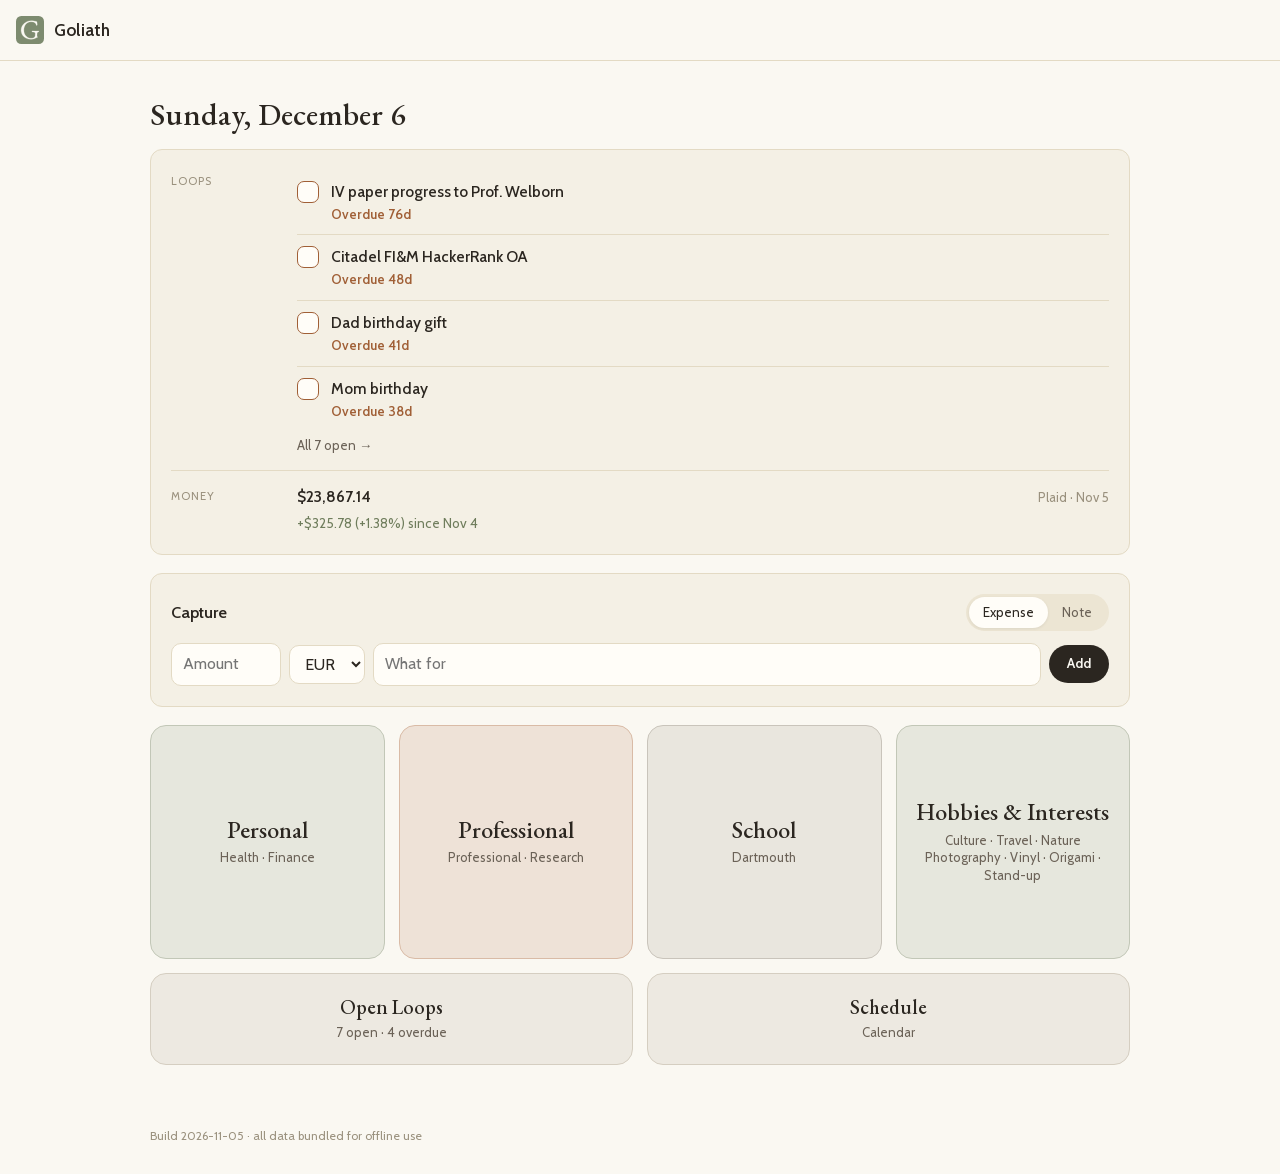
==== index.html @ 2fdd64b2 "Deploy Goliath PWA (2026-11-05 15:19 UTC)" ====
<!doctype html>
<html lang="en">
  <head>
    <meta charset="UTF-8" />
    <meta name="viewport" content="width=device-width, initial-scale=1, viewport-fit=cover" />
    <title>Goliath</title>
    <meta name="description" content="Goliath — personal, local-first life dashboard" />
    <meta name="theme-color" content="#faf8f2" />
    <meta name="color-scheme" content="light" />
    <meta name="apple-mobile-web-app-capable" content="yes" />
    <meta name="mobile-web-app-capable" content="yes" />
    <meta name="apple-mobile-web-app-title" content="Goliath" />
    <meta name="apple-mobile-web-app-status-bar-style" content="black-translucent" />
    <link rel="icon" href="/icons/favicon.svg" type="image/svg+xml" />
    <link rel="apple-touch-icon" href="/icons/apple-touch-icon.png" />
    <script type="module" crossorigin src="/assets/index-C__1zYYm.js"></script>
    <link rel="stylesheet" crossorigin href="/assets/index-AA7JRFkn.css">
  <link rel="manifest" href="/manifest.webmanifest"><script id="vite-plugin-pwa:register-sw" src="/registerSW.js"></script></head>
  <body>
    <div class="app">
      <header class="topbar">
        <a class="brand" href="#/"><img src="/icons/favicon.svg" alt="" width="28" height="28" /><span>Goliath</span></a>
        <button id="burger" class="burger" type="button" aria-label="Menu" aria-expanded="false" aria-controls="menu"><span></span><span></span><span></span></button>
      </header>
      <nav id="menu" class="menu" hidden aria-label="Menu"></nav>
      <main id="main" class="main" tabindex="-1"></main>
    </div>
    <footer class="foot"><span id="build"></span></footer>
  </body>
</html>
---- assets/index-AA7JRFkn.css ----
@font-face{font-family:Cabin;font-style:normal;font-weight:400;font-display:swap;src:url(/fonts/cabin-0.woff2)format("woff2");unicode-range:U+102-103,U+110-111,U+128-129,U+168-169,U+1A0-1A1,U+1AF-1B0,U+300-301,U+303-304,U+308-309,U+323,U+329,U+1EA0-1EF9,U+20AB}@font-face{font-family:Cabin;font-style:normal;font-weight:400;font-display:swap;src:url(/fonts/cabin-1.woff2)format("woff2");unicode-range:U+100-2BA,U+2BD-2C5,U+2C7-2CC,U+2CE-2D7,U+2DD-2FF,U+304,U+308,U+329,U+1D00-1DBF,U+1E00-1E9F,U+1EF2-1EFF,U+2020,U+20A0-20AB,U+20AD-20C4,U+2113,U+2C60-2C7F,U+A720-A7FF}@font-face{font-family:Cabin;font-style:normal;font-weight:400;font-display:swap;src:url(/fonts/cabin-2.woff2)format("woff2");unicode-range:U+??,U+131,U+152-153,U+2BB-2BC,U+2C6,U+2DA,U+2DC,U+304,U+308,U+329,U+2000-206F,U+20AC,U+2122,U+2191,U+2193,U+2212,U+2215,U+FEFF,U+FFFD}@font-face{font-family:Cabin;font-style:normal;font-weight:500;font-display:swap;src:url(/fonts/cabin-3.woff2)format("woff2");unicode-range:U+102-103,U+110-111,U+128-129,U+168-169,U+1A0-1A1,U+1AF-1B0,U+300-301,U+303-304,U+308-309,U+323,U+329,U+1EA0-1EF9,U+20AB}@font-face{font-family:Cabin;font-style:normal;font-weight:500;font-display:swap;src:url(/fonts/cabin-4.woff2)format("woff2");unicode-range:U+100-2BA,U+2BD-2C5,U+2C7-2CC,U+2CE-2D7,U+2DD-2FF,U+304,U+308,U+329,U+1D00-1DBF,U+1E00-1E9F,U+1EF2-1EFF,U+2020,U+20A0-20AB,U+20AD-20C4,U+2113,U+2C60-2C7F,U+A720-A7FF}@font-face{font-family:Cabin;font-style:normal;font-weight:500;font-display:swap;src:url(/fonts/cabin-5.woff2)format("woff2");unicode-range:U+??,U+131,U+152-153,U+2BB-2BC,U+2C6,U+2DA,U+2DC,U+304,U+308,U+329,U+2000-206F,U+20AC,U+2122,U+2191,U+2193,U+2212,U+2215,U+FEFF,U+FFFD}@font-face{font-family:Cabin;font-style:normal;font-weight:600;font-display:swap;src:url(/fonts/cabin-6.woff2)format("woff2");unicode-range:U+102-103,U+110-111,U+128-129,U+168-169,U+1A0-1A1,U+1AF-1B0,U+300-301,U+303-304,U+308-309,U+323,U+329,U+1EA0-1EF9,U+20AB}@font-face{font-family:Cabin;font-style:normal;font-weight:600;font-display:swap;src:url(/fonts/cabin-7.woff2)format("woff2");unicode-range:U+100-2BA,U+2BD-2C5,U+2C7-2CC,U+2CE-2D7,U+2DD-2FF,U+304,U+308,U+329,U+1D00-1DBF,U+1E00-1E9F,U+1EF2-1EFF,U+2020,U+20A0-20AB,U+20AD-20C4,U+2113,U+2C60-2C7F,U+A720-A7FF}@font-face{font-family:Cabin;font-style:normal;font-weight:600;font-display:swap;src:url(/fonts/cabin-8.woff2)format("woff2");unicode-range:U+??,U+131,U+152-153,U+2BB-2BC,U+2C6,U+2DA,U+2DC,U+304,U+308,U+329,U+2000-206F,U+20AC,U+2122,U+2191,U+2193,U+2212,U+2215,U+FEFF,U+FFFD}@font-face{font-family:Cabin;font-style:normal;font-weight:700;font-display:swap;src:url(/fonts/cabin-9.woff2)format("woff2");unicode-range:U+102-103,U+110-111,U+128-129,U+168-169,U+1A0-1A1,U+1AF-1B0,U+300-301,U+303-304,U+308-309,U+323,U+329,U+1EA0-1EF9,U+20AB}@font-face{font-family:Cabin;font-style:normal;font-weight:700;font-display:swap;src:url(/fonts/cabin-10.woff2)format("woff2");unicode-range:U+100-2BA,U+2BD-2C5,U+2C7-2CC,U+2CE-2D7,U+2DD-2FF,U+304,U+308,U+329,U+1D00-1DBF,U+1E00-1E9F,U+1EF2-1EFF,U+2020,U+20A0-20AB,U+20AD-20C4,U+2113,U+2C60-2C7F,U+A720-A7FF}@font-face{font-family:Cabin;font-style:normal;font-weight:700;font-display:swap;src:url(/fonts/cabin-11.woff2)format("woff2");unicode-range:U+??,U+131,U+152-153,U+2BB-2BC,U+2C6,U+2DA,U+2DC,U+304,U+308,U+329,U+2000-206F,U+20AC,U+2122,U+2191,U+2193,U+2212,U+2215,U+FEFF,U+FFFD}@font-face{font-family:EB Garamond;font-style:italic;font-weight:400;font-display:swap;src:url(/fonts/garamond-0.woff2)format("woff2");unicode-range:U+460-52F,U+1C80-1C8A,U+20B4,U+2DE0-2DFF,U+A640-A69F,U+FE2E-FE2F}@font-face{font-family:EB Garamond;font-style:italic;font-weight:400;font-display:swap;src:url(/fonts/garamond-1.woff2)format("woff2");unicode-range:U+301,U+400-45F,U+490-491,U+4B0-4B1,U+2116}@font-face{font-family:EB Garamond;font-style:italic;font-weight:400;font-display:swap;src:url(/fonts/garamond-2.woff2)format("woff2");unicode-range:U+1F??}@font-face{font-family:EB Garamond;font-style:italic;font-weight:400;font-display:swap;src:url(/fonts/garamond-3.woff2)format("woff2");unicode-range:U+370-377,U+37A-37F,U+384-38A,U+38C,U+38E-3A1,U+3A3-3FF}@font-face{font-family:EB Garamond;font-style:italic;font-weight:400;font-display:swap;src:url(/fonts/garamond-4.woff2)format("woff2");unicode-range:U+102-103,U+110-111,U+128-129,U+168-169,U+1A0-1A1,U+1AF-1B0,U+300-301,U+303-304,U+308-309,U+323,U+329,U+1EA0-1EF9,U+20AB}@font-face{font-family:EB Garamond;font-style:italic;font-weight:400;font-display:swap;src:url(/fonts/garamond-5.woff2)format("woff2");unicode-range:U+100-2BA,U+2BD-2C5,U+2C7-2CC,U+2CE-2D7,U+2DD-2FF,U+304,U+308,U+329,U+1D00-1DBF,U+1E00-1E9F,U+1EF2-1EFF,U+2020,U+20A0-20AB,U+20AD-20C4,U+2113,U+2C60-2C7F,U+A720-A7FF}@font-face{font-family:EB Garamond;font-style:italic;font-weight:400;font-display:swap;src:url(/fonts/garamond-6.woff2)format("woff2");unicode-range:U+??,U+131,U+152-153,U+2BB-2BC,U+2C6,U+2DA,U+2DC,U+304,U+308,U+329,U+2000-206F,U+20AC,U+2122,U+2191,U+2193,U+2212,U+2215,U+FEFF,U+FFFD}@font-face{font-family:EB Garamond;font-style:normal;font-weight:400;font-display:swap;src:url(/fonts/garamond-7.woff2)format("woff2");unicode-range:U+460-52F,U+1C80-1C8A,U+20B4,U+2DE0-2DFF,U+A640-A69F,U+FE2E-FE2F}@font-face{font-family:EB Garamond;font-style:normal;font-weight:400;font-display:swap;src:url(/fonts/garamond-8.woff2)format("woff2");unicode-range:U+301,U+400-45F,U+490-491,U+4B0-4B1,U+2116}@font-face{font-family:EB Garamond;font-style:normal;font-weight:400;font-display:swap;src:url(/fonts/garamond-9.woff2)format("woff2");unicode-range:U+1F??}@font-face{font-family:EB Garamond;font-style:normal;font-weight:400;font-display:swap;src:url(/fonts/garamond-10.woff2)format("woff2");unicode-range:U+370-377,U+37A-37F,U+384-38A,U+38C,U+38E-3A1,U+3A3-3FF}@font-face{font-family:EB Garamond;font-style:normal;font-weight:400;font-display:swap;src:url(/fonts/garamond-11.woff2)format("woff2");unicode-range:U+102-103,U+110-111,U+128-129,U+168-169,U+1A0-1A1,U+1AF-1B0,U+300-301,U+303-304,U+308-309,U+323,U+329,U+1EA0-1EF9,U+20AB}@font-face{font-family:EB Garamond;font-style:normal;font-weight:400;font-display:swap;src:url(/fonts/garamond-12.woff2)format("woff2");unicode-range:U+100-2BA,U+2BD-2C5,U+2C7-2CC,U+2CE-2D7,U+2DD-2FF,U+304,U+308,U+329,U+1D00-1DBF,U+1E00-1E9F,U+1EF2-1EFF,U+2020,U+20A0-20AB,U+20AD-20C4,U+2113,U+2C60-2C7F,U+A720-A7FF}@font-face{font-family:EB Garamond;font-style:normal;font-weight:400;font-display:swap;src:url(/fonts/garamond-13.woff2)format("woff2");unicode-range:U+??,U+131,U+152-153,U+2BB-2BC,U+2C6,U+2DA,U+2DC,U+304,U+308,U+329,U+2000-206F,U+20AC,U+2122,U+2191,U+2193,U+2212,U+2215,U+FEFF,U+FFFD}@font-face{font-family:EB Garamond;font-style:normal;font-weight:500;font-display:swap;src:url(/fonts/garamond-14.woff2)format("woff2");unicode-range:U+460-52F,U+1C80-1C8A,U+20B4,U+2DE0-2DFF,U+A640-A69F,U+FE2E-FE2F}@font-face{font-family:EB Garamond;font-style:normal;font-weight:500;font-display:swap;src:url(/fonts/garamond-15.woff2)format("woff2");unicode-range:U+301,U+400-45F,U+490-491,U+4B0-4B1,U+2116}@font-face{font-family:EB Garamond;font-style:normal;font-weight:500;font-display:swap;src:url(/fonts/garamond-16.woff2)format("woff2");unicode-range:U+1F??}@font-face{font-family:EB Garamond;font-style:normal;font-weight:500;font-display:swap;src:url(/fonts/garamond-17.woff2)format("woff2");unicode-range:U+370-377,U+37A-37F,U+384-38A,U+38C,U+38E-3A1,U+3A3-3FF}@font-face{font-family:EB Garamond;font-style:normal;font-weight:500;font-display:swap;src:url(/fonts/garamond-18.woff2)format("woff2");unicode-range:U+102-103,U+110-111,U+128-129,U+168-169,U+1A0-1A1,U+1AF-1B0,U+300-301,U+303-304,U+308-309,U+323,U+329,U+1EA0-1EF9,U+20AB}@font-face{font-family:EB Garamond;font-style:normal;font-weight:500;font-display:swap;src:url(/fonts/garamond-19.woff2)format("woff2");unicode-range:U+100-2BA,U+2BD-2C5,U+2C7-2CC,U+2CE-2D7,U+2DD-2FF,U+304,U+308,U+329,U+1D00-1DBF,U+1E00-1E9F,U+1EF2-1EFF,U+2020,U+20A0-20AB,U+20AD-20C4,U+2113,U+2C60-2C7F,U+A720-A7FF}@font-face{font-family:EB Garamond;font-style:normal;font-weight:500;font-display:swap;src:url(/fonts/garamond-20.woff2)format("woff2");unicode-range:U+??,U+131,U+152-153,U+2BB-2BC,U+2C6,U+2DA,U+2DC,U+304,U+308,U+329,U+2000-206F,U+20AC,U+2122,U+2191,U+2193,U+2212,U+2215,U+FEFF,U+FFFD}@font-face{font-family:EB Garamond;font-style:normal;font-weight:600;font-display:swap;src:url(/fonts/garamond-21.woff2)format("woff2");unicode-range:U+460-52F,U+1C80-1C8A,U+20B4,U+2DE0-2DFF,U+A640-A69F,U+FE2E-FE2F}@font-face{font-family:EB Garamond;font-style:normal;font-weight:600;font-display:swap;src:url(/fonts/garamond-22.woff2)format("woff2");unicode-range:U+301,U+400-45F,U+490-491,U+4B0-4B1,U+2116}@font-face{font-family:EB Garamond;font-style:normal;font-weight:600;font-display:swap;src:url(/fonts/garamond-23.woff2)format("woff2");unicode-range:U+1F??}@font-face{font-family:EB Garamond;font-style:normal;font-weight:600;font-display:swap;src:url(/fonts/garamond-24.woff2)format("woff2");unicode-range:U+370-377,U+37A-37F,U+384-38A,U+38C,U+38E-3A1,U+3A3-3FF}@font-face{font-family:EB Garamond;font-style:normal;font-weight:600;font-display:swap;src:url(/fonts/garamond-25.woff2)format("woff2");unicode-range:U+102-103,U+110-111,U+128-129,U+168-169,U+1A0-1A1,U+1AF-1B0,U+300-301,U+303-304,U+308-309,U+323,U+329,U+1EA0-1EF9,U+20AB}@font-face{font-family:EB Garamond;font-style:normal;font-weight:600;font-display:swap;src:url(/fonts/garamond-26.woff2)format("woff2");unicode-range:U+100-2BA,U+2BD-2C5,U+2C7-2CC,U+2CE-2D7,U+2DD-2FF,U+304,U+308,U+329,U+1D00-1DBF,U+1E00-1E9F,U+1EF2-1EFF,U+2020,U+20A0-20AB,U+20AD-20C4,U+2113,U+2C60-2C7F,U+A720-A7FF}@font-face{font-family:EB Garamond;font-style:normal;font-weight:600;font-display:swap;src:url(/fonts/garamond-27.woff2)format("woff2");unicode-range:U+??,U+131,U+152-153,U+2BB-2BC,U+2C6,U+2DA,U+2DC,U+304,U+308,U+329,U+2000-206F,U+20AC,U+2122,U+2191,U+2193,U+2212,U+2215,U+FEFF,U+FFFD}:root{--lightningcss-light:initial;--lightningcss-dark: ;color-scheme:light;--bg:#faf8f2;--surface-1:#f4f0e5;--surface-2:#ece5d3;--line:#e3dac4;--text-primary:#2b2620;--text-secondary:#6b6257;--text-muted:#9a917e;--accent:#a05f36;--series-1:#7d8b6f;--series-2:#b0714a;--good:#6f7d5c;--warning:#b0714a;--b-personal:#7d8b6f;--b-professional:#b0714a;--b-academic:#8d8577;--b-practical:#6f7d5c;--b-cross-context:#a89a86;--radius:12px;--pad:20px;-webkit-text-size-adjust:100%;font-family:Cabin,-apple-system,BlinkMacSystemFont,Segoe UI,Roboto,Helvetica Neue,Arial,sans-serif;font-size:15.5px;line-height:1.55}*{box-sizing:border-box}html,body{background:var(--bg);color:var(--text-primary);margin:0}body{min-height:100vh;overflow-x:hidden}a{color:var(--accent);text-decoration:none}a:hover{text-decoration:underline}h1,h2,h3{letter-spacing:0;margin:0}h1{font-family:EB Garamond,Georgia,Times New Roman,serif;font-size:2rem;font-weight:500;line-height:1.15}h2{color:var(--text-primary);margin-bottom:12px;font-size:1.05rem;font-weight:600}h3{margin-bottom:10px;font-size:.98rem;font-weight:600}.muted{color:var(--text-muted)}.small{font-size:.86rem}button{font:inherit}.app{display:block}.topbar{z-index:10;background:color-mix(in srgb, var(--bg) 90%, transparent);-webkit-backdrop-filter:blur(10px);border-bottom:1px solid var(--line);padding:calc(env(safe-area-inset-top) + 10px) 16px 10px;justify-content:space-between;align-items:center;display:flex;position:sticky;top:0}.brand{color:var(--text-primary);letter-spacing:.01em;align-items:center;gap:10px;font-size:1.1rem;font-weight:600;display:flex}.brand:hover{text-decoration:none}.burger{cursor:pointer;background:0 0;border:0;border-radius:10px;flex-direction:column;justify-content:center;gap:5px;width:40px;height:40px;padding:0 9px;display:flex}.burger:hover{background:var(--surface-1)}.burger span{background:var(--text-primary);border-radius:1px;height:2px;display:block}.burger:active{transform:scale(.96)}.menu{top:calc(env(safe-area-inset-top) + 60px);z-index:20;border:1px solid var(--line);background:#fffdf8;border-radius:14px;width:min(300px,100vw - 24px);max-height:calc(100dvh - 90px);padding:10px 0;position:fixed;right:12px;overflow-y:auto;box-shadow:0 12px 32px #2b262024}.menu-group+.menu-group{border-top:1px solid var(--line);margin-top:6px;padding-top:6px}.menu-title{color:var(--text-muted);text-transform:uppercase;letter-spacing:.08em;padding:8px 18px 4px;font-size:.72rem}.menu-link{color:var(--text-primary);padding:9px 18px;font-size:.97rem;display:block}.menu-link:hover{background:var(--surface-1);text-decoration:none}.tiles{grid-template-columns:1fr 1fr;gap:14px;margin-bottom:14px;display:grid}.tile{aspect-ratio:1;text-align:center;background:color-mix(in srgb, var(--b,var(--text-muted)) 16%, var(--bg));border:1px solid color-mix(in srgb, var(--b,var(--text-muted)) 45%, var(--bg));color:var(--text-primary);border-radius:16px;flex-direction:column;justify-content:center;align-items:center;gap:6px;padding:18px;display:flex}.tile:hover{border-color:var(--b,#d3c8ac);text-decoration:none}.tile:active{transform:scale(.98)}.tile-label{font-family:EB Garamond,Georgia,serif;font-size:1.55rem;font-weight:500;line-height:1.1}.tile-sub{color:var(--text-secondary);font-size:.84rem;line-height:1.35}.tile-wide{aspect-ratio:auto;grid-column:1/-1}.tile-wide .tile-label{font-size:1.3rem}.backlink{margin:0 0 14px;font-size:.92rem}.backlink a{color:var(--text-secondary)}.main{outline:none;max-width:1060px;margin-inline:auto;padding:22px 16px 32px}.foot{padding:10px 18px calc(env(safe-area-inset-bottom) + 20px);max-width:1060px;color:var(--text-muted);margin-inline:auto;font-size:.78rem}@media (width>=900px){.tiles{grid-template-columns:repeat(4,1fr)}.main{padding:36px 40px 48px}.foot{max-width:1060px;margin-inline:auto;padding:0 40px 28px}}.section-head{margin-bottom:22px}.title-row{flex-wrap:wrap;align-items:center;gap:12px;display:flex}.badge{border:1px solid var(--line);color:var(--text-secondary);background:var(--surface-1);border-radius:999px;align-items:center;gap:7px;padding:3px 11px 3px 8px;font-size:.76rem;font-weight:500;display:inline-flex}.badge i{border-radius:50%;width:8px;height:8px;display:inline-block}.b-personal{--b:var(--b-personal)}.b-professional{--b:var(--b-professional)}.b-academic{--b:var(--b-academic)}.b-practical{--b:var(--b-practical)}.b-cross-context{--b:var(--b-cross-context)}.badge i,.dot{background:var(--b,var(--text-muted))}.card{background:var(--surface-1);border:1px solid var(--line);border-radius:var(--radius);padding:var(--pad);min-width:0;margin-bottom:18px}.subcard{background:var(--surface-2);border-radius:10px;min-width:0;padding:16px}.grid2{grid-template-columns:1fr;gap:14px;margin-bottom:10px;display:grid}@media (width>=700px){.grid2{grid-template-columns:1fr 1fr}}.stats{grid-template-columns:repeat(auto-fit,minmax(130px,1fr));gap:14px 18px;display:grid}.stat-value{font-variant-numeric:tabular-nums;font-size:1.25rem;font-weight:600}.stat-label{color:var(--text-muted);margin-top:2px;font-size:.8rem}.hero{margin-bottom:18px}.hero-value{letter-spacing:0;font-variant-numeric:tabular-nums;font-family:EB Garamond,Georgia,serif;font-size:2.6rem;font-weight:500;line-height:1.1}.note{color:var(--text-secondary);background:var(--surface-2);border-left:3px solid #cfc3a6;border-radius:10px;margin-bottom:16px;padding:12px 16px;font-size:.9rem}.card .note:last-child{margin-bottom:0}.note-warn{border-left-color:var(--warning)}.note-muted{color:var(--text-muted)}.empty{text-align:center;padding:36px 16px}.empty-mark{color:var(--text-muted);margin-bottom:8px;font-size:2rem}.empty h2{margin-bottom:8px}.empty p{color:var(--text-muted);max-width:440px;margin:0 auto;font-size:.92rem}.list{margin:0;padding:0;list-style:none}.list>li{border-top:1px solid var(--line)}.list>li:first-child{border-top:0}.row{align-items:baseline;gap:10px;min-width:0;padding:9px 0;display:flex}.row.media-row{align-items:center}.row.clickable{cursor:pointer}.row.clickable:hover{background:var(--surface-2);border-radius:8px}.row .r-main{overflow-wrap:anywhere;flex:auto;min-width:0}.row .r-meta,.rec-top .r-meta{overflow-wrap:anywhere;max-width:45%;color:var(--text-muted);font-variant-numeric:tabular-nums;text-align:right;flex:0 auto;font-size:.84rem}.list.cols{columns:1;column-gap:28px}.list.cols>li{break-inside:avoid}@media (width>=700px){.list.cols{columns:2}}.session details{width:100%}.session summary{cursor:pointer;flex-wrap:wrap;align-items:baseline;gap:2px 12px;list-style:none;display:flex}.session summary::-webkit-details-marker{display:none}.session .r-date{color:var(--text-muted);flex:0 0 92px;font-size:.86rem}.session .r-main{flex:120px}.session .r-meta{text-align:left;flex:100%;max-width:none;padding-left:104px}@media (width>=700px){.session .r-meta{text-align:right;flex:none;padding-left:0}}.session p{margin:8px 0 0}.chip{background:var(--surface-2);color:var(--text-secondary);border:1px solid var(--line);white-space:nowrap;border-radius:999px;margin-right:5px;padding:2px 9px;font-size:.74rem;display:inline-block}.row>.chip{flex:none}.chip.ok{color:#5a6b4c;border-color:#c9d2b8}.chip.dim{color:var(--text-muted);border-style:dashed}.more{background:var(--surface-2);color:var(--text-secondary);border:1px solid var(--line);cursor:pointer;border-radius:10px;margin-top:12px;padding:9px 16px}.more:hover{color:var(--text-primary);border-color:#d3c8ac}.filter-row{align-items:center;gap:12px;margin-bottom:10px;display:flex}.filter{border:1px solid var(--line);min-width:0;color:var(--text-primary);font:inherit;background:#fffdf8;border-radius:10px;flex:1;padding:10px 14px;font-size:16px}.subnav{scrollbar-width:none;gap:6px;margin-bottom:16px;display:flex;overflow-x:auto}.subnav a{color:var(--text-secondary);white-space:nowrap;border-radius:10px;padding:8px 16px}.subnav a.on{background:var(--surface-2);color:var(--text-primary)}.subnav a:hover{text-decoration:none}.record{padding:11px 0}.rec-top{align-items:baseline;gap:10px;display:flex}.rec-top .r-main{flex:1;min-width:0}.kv{grid-template-columns:max-content 1fr;gap:3px 12px;margin:8px 0 0;font-size:.84rem;display:grid}.kv dt{color:var(--text-muted);text-transform:capitalize}.kv dd{color:var(--text-secondary);overflow-wrap:anywhere;margin:0}.table{border-collapse:collapse;font-variant-numeric:tabular-nums;table-layout:auto;width:100%;font-size:.9rem}.table th{text-align:left;color:var(--text-muted);border-bottom:1px solid var(--line);padding:8px;font-size:.76rem;font-weight:600}.table td{border-bottom:1px solid var(--line);vertical-align:top;padding:9px 8px}.table tr:last-child td{border-bottom:0}.table .num{text-align:right;white-space:nowrap}.table td:first-child,.table th:first-child{padding-left:0}.table td:last-child,.table th:last-child{padding-right:0}.ellip{white-space:nowrap;text-overflow:ellipsis;max-width:46vw;overflow:hidden}.hide-sm{display:none}@media (width>=700px){.hide-sm{display:table-cell}.show-sm{display:none}}details>summary{cursor:pointer;color:var(--text-secondary);margin-top:10px;font-size:.86rem}details[open]>.table{margin-top:8px}.acct-head{justify-content:space-between;align-items:flex-start;gap:12px;margin-bottom:10px;display:flex}.acct-head h2{margin-bottom:2px}.acct-bal{font-variant-numeric:tabular-nums;white-space:nowrap;font-size:1.15rem;font-weight:600}.barlist{gap:9px;margin:0;padding:0;list-style:none;display:grid}.barlist li{grid-template-columns:minmax(0,1fr) 70px;grid-template-areas:"label value""track track";align-items:center;gap:4px 10px;display:grid}.bl-label{overflow-wrap:anywhere;grid-area:label;font-size:.88rem}.bl-sub{color:var(--text-muted);white-space:nowrap;margin-left:8px;font-size:.76rem}.bl-label .chip{margin-left:8px}.bl-value{text-align:right;color:var(--text-secondary);font-variant-numeric:tabular-nums;grid-area:value;font-size:.84rem}.bl-track{background:var(--surface-2);border-radius:4px;grid-area:track;height:7px;overflow:hidden}.bl-fill{background:var(--series-1);border-radius:0 4px 4px 0;height:100%;display:block}@media (width>=700px){.barlist li{grid-template-columns:minmax(160px,34%) 1fr 76px;grid-template-areas:"label track value"}}.chart{width:100%;position:relative;overflow:hidden}.colchart{touch-action:pan-y;display:block}.worldmap{width:100%;height:auto;display:block}.colchart .bar{fill:var(--series-1)}.colchart .hit{fill:#0000}.colchart .hit.on{fill:#2b26200d}.colchart .grid{stroke:var(--line);stroke-width:1px}.colchart .axis{stroke:#cfc3a6;stroke-width:1px}.colchart .tick{fill:var(--text-muted);font-variant-numeric:tabular-nums;font-size:11px}.tooltip{pointer-events:none;white-space:nowrap;color:var(--text-primary);border:1px solid var(--line);background:#fffdf8;border-radius:8px;padding:5px 10px;font-size:.8rem;position:absolute;top:0;transform:translate(-50%);box-shadow:0 2px 8px #2b262014}.timeline{margin:0;padding:0;list-style:none}.tl-item{border-top:1px solid var(--line);grid-template-columns:60px minmax(0,1fr);gap:12px;padding:10px 0;display:grid}.tl-item:first-child{border-top:0}.tl-date{color:var(--text-muted);font-variant-numeric:tabular-nums;padding-top:1px;font-size:.84rem}.tl-route{font-variant-numeric:tabular-nums}.tl-note{overflow-wrap:anywhere;margin-top:3px}.tl-item.upcoming .tl-date{color:var(--accent)}.stats+.note,.stats+p{margin-top:14px}.sync-row{flex-wrap:wrap;align-items:center;gap:12px;display:flex}.sync-btn{background:var(--text-primary);color:var(--bg);cursor:pointer;border:0;border-radius:999px;padding:8px 18px;font-size:.9rem;font-weight:600}.sync-btn:hover{opacity:.88}.sync-btn:disabled{opacity:.5;cursor:default}@keyframes pageEnter{0%{opacity:0;translate:0 10px}to{opacity:1;translate:none}}.main.page-enter{animation:.32s pageEnter}html.motion .card{opacity:0;translate:0 10px}html.motion .card.in{opacity:1;transition:opacity .35s,translate .35s;transition-delay:calc(min(var(--i,0), 8) * 45ms);translate:none}html.motion .card .bl-fill{transform-origin:0;transform:scaleX(0)}html.motion .card.in .bl-fill{transition:transform .45s;transition-delay:calc(min(var(--i,0), 12) * 40ms);transform:scaleX(1)}html.motion .colchart .bar{transform-origin:bottom;transform-box:fill-box;transform:scaleY(0)}html.motion .card.in .colchart .bar{transition:transform .5s;transition-delay:calc(min(var(--i,0), 12) * 25ms);transform:none}html.motion .draw-svg{opacity:0;transition:opacity .5s,transform .5s;transform:scale(.985)}html.motion .card.in .draw-svg{opacity:1;transform:none}.card .route-arc{transition:stroke-dashoffset .8s;transition-delay:calc(min(var(--i,0), 20) * 60ms)}html.motion .card.in .route-arc{stroke-dashoffset:0!important}@keyframes dotPulse{0%{opacity:.9;transform:scale(1)}50%{opacity:.4;transform:scale(1.6)}to{opacity:.9;transform:scale(1)}}html.motion .card.in .pulse-dot{transform-box:fill-box;transform-origin:50%;animation:.9s 2 dotPulse}.card .sparkline-draw{transition:stroke-dashoffset .9s}html.motion .card.in .sparkline-draw{stroke-dashoffset:0!important}.subnav{position:relative}.subnav-ind{background:var(--accent);opacity:0;pointer-events:none;border-radius:2px;width:0;height:2px;transition:transform .25s,width .25s,opacity .2s;position:absolute;bottom:0;left:0}.modal-backdrop{z-index:50;padding:calc(env(safe-area-inset-top) + 40px) 16px 24px;background:#2b262073;justify-content:center;align-items:flex-start;display:flex;position:fixed;inset:0;overflow-y:auto}.modal-panel{border:1px solid var(--line);background:#fffdf8;border-radius:16px;width:min(560px,100%);padding:24px;position:relative;box-shadow:0 16px 40px #2b262033}.modal-close{background:var(--surface-1);border:1px solid var(--line);cursor:pointer;width:32px;height:32px;color:var(--text-secondary);border-radius:50%;font-size:.85rem;position:absolute;top:12px;right:12px}.detail-title{margin-top:12px;font-family:EB Garamond,Georgia,serif;font-size:1.6rem;font-weight:500;line-height:1.15}.detail-desc{color:var(--text-secondary);margin-top:12px;font-size:.95rem}.detail-desc p{margin:0}.detail-links{flex-wrap:wrap;gap:8px;margin-top:16px;display:flex}.detail-links a{border:1px solid var(--line);background:var(--surface-1);color:var(--text-primary);border-radius:999px;padding:7px 14px;font-size:.88rem}.detail-links a:hover{border-color:#d3c8ac;text-decoration:none}.ct-conn{text-align:left;border:0;border-top:1px solid var(--line);cursor:pointer;width:100%;color:var(--text-primary);font:inherit;background:0 0;padding:8px 0;font-size:.9rem;display:block}.ct-conn:hover{color:var(--accent)}.ct-conn .muted{font-size:.82rem}.sync-btn,.more,.filter{transition:transform .12s}.sync-btn:active,.more:active,.filter:active{transform:scale(.96)}.skel{gap:10px;padding:4px 0;display:grid}.skel-bar{background:linear-gradient(90deg, var(--surface-2) 25%, var(--surface-1) 50%, var(--surface-2) 75%);background-size:200% 100%;border-radius:7px;height:14px;animation:1.2s linear infinite skimmer;display:block}.skel-bar:last-child{width:62%}@keyframes skimmer{to{background-position:-200% 0}}@media (prefers-reduced-motion:reduce){*,:before,:after{transition-duration:.01ms!important;animation-duration:.01ms!important}}.macro-chart{margin:6px 0 2px}.macro-legend{flex-direction:column;gap:6px;margin-top:10px;display:flex}.macro-legend-row{align-items:center;gap:8px;font-size:13px;display:flex}.macro-legend-row .muted{margin-left:auto}.macro-dot{border-radius:999px;flex:none;width:10px;height:10px}.today-head{margin-bottom:16px}.brief{padding-top:6px;padding-bottom:6px}.brief-sec{border-top:1px solid var(--line);grid-template-columns:1fr;gap:4px;padding:14px 0;display:grid}.brief-sec:first-child{border-top:0}.brief-label{text-transform:uppercase;letter-spacing:.08em;color:var(--text-muted);font-size:.72rem}.brief-label a{color:inherit}.brief-body{gap:4px;min-width:0;display:grid}.brief-line{flex-wrap:wrap;justify-content:space-between;align-items:baseline;gap:2px 12px;min-width:0;display:flex}.brief-line>span:first-child{overflow-wrap:anywhere;font-variant-numeric:tabular-nums;min-width:0}.brief-meta{color:var(--text-muted);font-variant-numeric:tabular-nums;font-size:.84rem}.brief-strong{font-weight:600}.brief-delta{color:var(--text-secondary);font-variant-numeric:tabular-nums;font-size:.88rem}.brief-delta.up{color:var(--good)}.brief-delta.down{color:var(--warning)}.brief-more{color:var(--text-secondary);justify-self:start}@media (width>=700px){.brief-sec{grid-template-columns:110px minmax(0,1fr);gap:16px}.brief-label{padding-top:3px}}.tiles-pair .tile-wide{grid-column:auto;padding:22px 14px}@media (width>=900px){.tiles-pair{grid-template-columns:1fr 1fr}}.loop-summary{color:var(--text-secondary);margin:0 0 6px;font-size:.9rem}.loops{margin:0;padding:0;list-style:none}.loop{border-top:1px solid var(--line);align-items:flex-start;gap:12px;padding:10px 0;display:flex}.loops>.loop:first-child{border-top:0}.loop-body{flex:1;min-width:0}.loop-top{flex-wrap:wrap;align-items:baseline;gap:4px 8px;display:flex}.loop-title{overflow-wrap:anywhere;font-weight:500}.loop-due{color:var(--text-muted);font-variant-numeric:tabular-nums}.loop.soon .loop-due{color:var(--text-secondary)}.loop.overdue .loop-due{color:var(--accent);font-weight:600}.loop.done .loop-title{color:var(--text-muted);text-decoration:line-through;-webkit-text-decoration-color:var(--line);text-decoration-color:var(--line)}.loop-check{cursor:pointer;background:#fffdf8;border:1.5px solid #cfc3a6;border-radius:7px;flex:none;place-items:center;width:22px;height:22px;margin-top:1px;padding:0;transition:transform .12s,background .15s;display:grid}.loop-check:hover{border-color:var(--series-1)}.loop-check:active{transform:scale(.9)}.loop-check[aria-checked=true]{background:var(--series-1);border-color:var(--series-1)}.loop-check[aria-checked=true]:after{content:"";border:2px solid #fffdf8;border-width:0 2px 2px 0;width:6px;height:11px;transform:translateY(-1px)rotate(45deg)}.loop.overdue .loop-check{border-color:var(--accent)}.cap-top{justify-content:space-between;align-items:center;gap:12px;margin-bottom:12px;display:flex}.cap-top h2{margin:0}.cap-tabs{background:var(--surface-2);border-radius:999px;padding:3px;display:inline-flex}.cap-tabs button{color:var(--text-secondary);cursor:pointer;background:0 0;border:0;border-radius:999px;padding:5px 14px;font-size:.86rem}.cap-tabs button[aria-selected=true]{color:var(--text-primary);background:#fffdf8;box-shadow:0 1px 3px #2b262014}.cap-form{flex-wrap:wrap;align-items:center;gap:8px;display:flex}.cap-in{border:1px solid var(--line);color:var(--text-primary);font:inherit;background:#fffdf8;border-radius:10px;min-width:0;padding:8px 11px;font-size:16px}.cap-amt{flex:0 110px;width:110px}.cap-cur{flex:none}.cap-text{flex:160px}.cap-in[hidden]{display:none}.cap-head{color:var(--text-secondary);justify-content:space-between;align-items:baseline;gap:10px;margin-top:16px;font-size:.86rem;display:flex}.cap-link{color:var(--accent);cursor:pointer;background:0 0;border:0;padding:0;font-size:.84rem}.cap-row{align-items:center}.cap-del{border:1px solid var(--line);background:var(--surface-2);width:28px;height:28px;color:var(--text-secondary);cursor:pointer;border-radius:50%;flex:none;line-height:1}.cap-del:hover{color:var(--text-primary)}.trip-now{gap:6px;margin-bottom:10px;display:grid}.trip-legs .tl-item.past{opacity:.55}.trip-legs .tl-route .chip{margin-left:6px}.trip-stays{flex-wrap:wrap;gap:6px;margin-top:12px;display:flex}.trip-stays .chip{margin-right:0}.news-dateline{color:var(--text-muted);border-bottom:2px solid var(--text-primary);margin:0 0 4px;padding-bottom:8px;font-size:.82rem}.news-kicker{letter-spacing:.12em;text-transform:uppercase;color:var(--text-secondary);margin:0 0 6px;font-size:.72rem;font-weight:700}.news-head{margin:0 0 8px;font-family:EB Garamond,Georgia,Times New Roman,serif;font-weight:600;line-height:1.15}.news-head a{color:inherit;text-decoration:none}.news-head a:hover{text-decoration:underline}.news-deck{color:var(--text-secondary);margin:0 0 8px;font-size:.92rem;line-height:1.5}.news-meta{color:var(--text-muted);margin:0;font-size:.78rem}.news-lede{border-bottom:1px solid var(--line);margin-bottom:4px;padding:14px 0 16px}.news-lede .news-head{font-size:1.9rem}.news-lede .news-deck{font-size:1.02rem}.news-grid{grid-template-columns:1fr 1fr;column-gap:28px;display:grid}.news-story{border-top:1px solid var(--line);break-inside:avoid;padding:12px 0}.news-story .news-head{font-size:1.18rem}.news-feed{border-bottom:1px solid var(--line);margin-bottom:4px;padding:10px 0 12px}.news-feed-list{gap:8px;margin:8px 0 0;padding:0;list-style:none;display:grid}.news-feed-list li{font-size:.92rem;line-height:1.4}.news-feed-list li a{color:inherit;text-decoration:none}.news-feed-list li a:hover{text-decoration:underline}@media (width<=640px){.news-grid{grid-template-columns:1fr}.news-lede .news-head{font-size:1.55rem}}
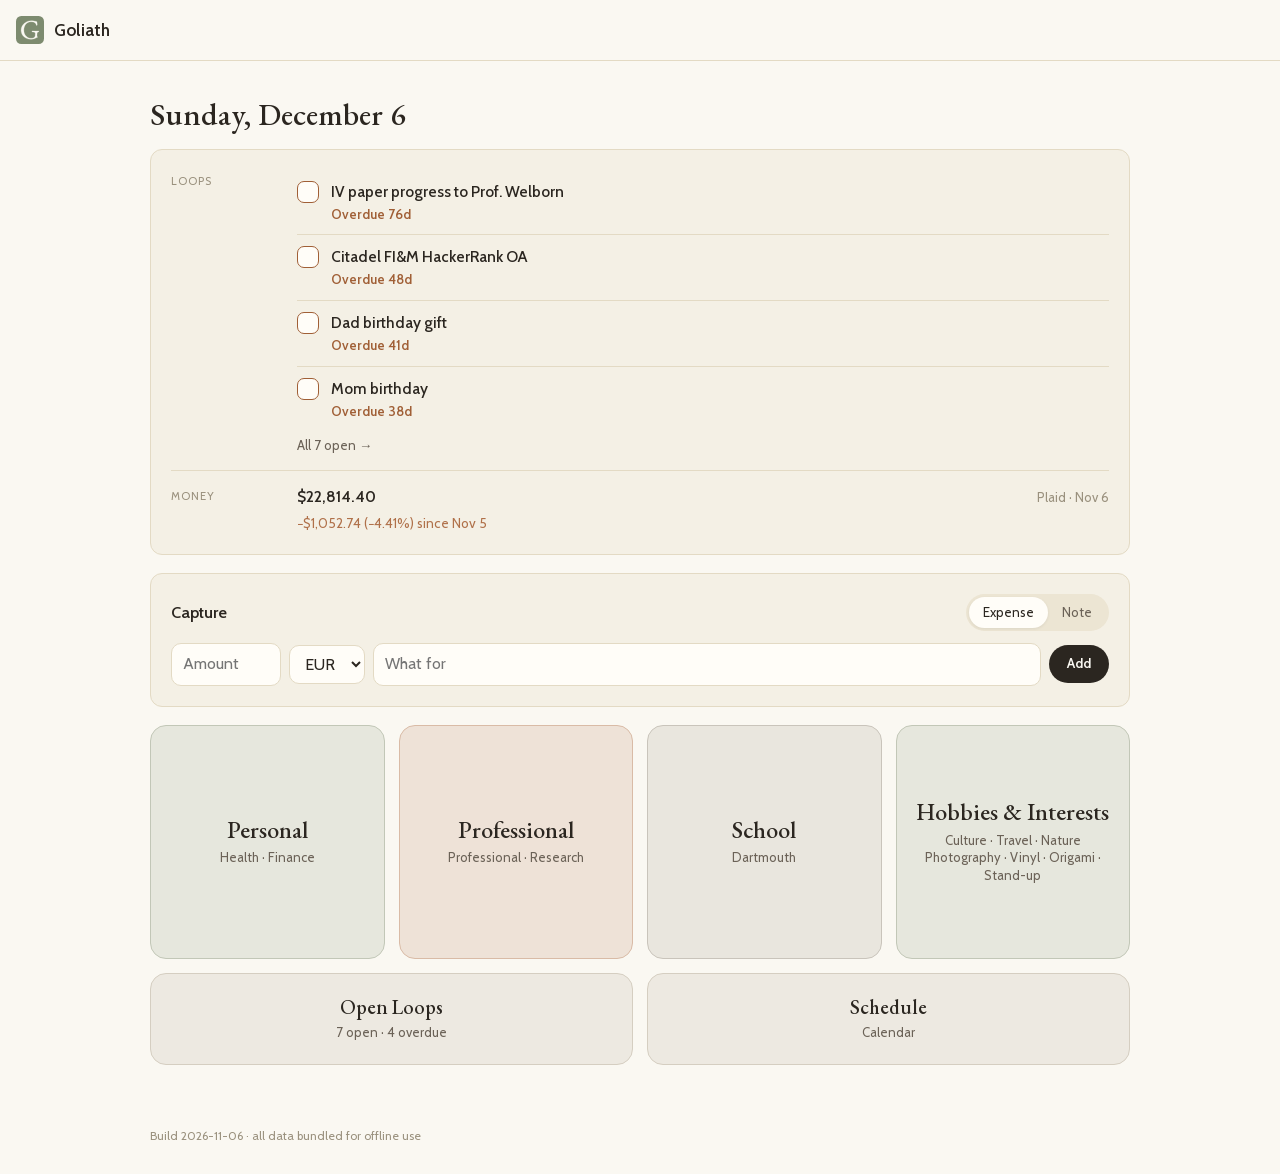
==== commit 65fb2c19: "Deploy Goliath PWA (2026-11-06 15:22 UTC)" ====
--- a/index.html
+++ b/index.html
@@ -13,7 +13,7 @@
     <meta name="apple-mobile-web-app-status-bar-style" content="black-translucent" />
     <link rel="icon" href="/icons/favicon.svg" type="image/svg+xml" />
     <link rel="apple-touch-icon" href="/icons/apple-touch-icon.png" />
-    <script type="module" crossorigin src="/assets/index-C__1zYYm.js"></script>
+    <script type="module" crossorigin src="/assets/index-2pbQIONm.js"></script>
     <link rel="stylesheet" crossorigin href="/assets/index-AA7JRFkn.css">
   <link rel="manifest" href="/manifest.webmanifest"><script id="vite-plugin-pwa:register-sw" src="/registerSW.js"></script></head>
   <body>
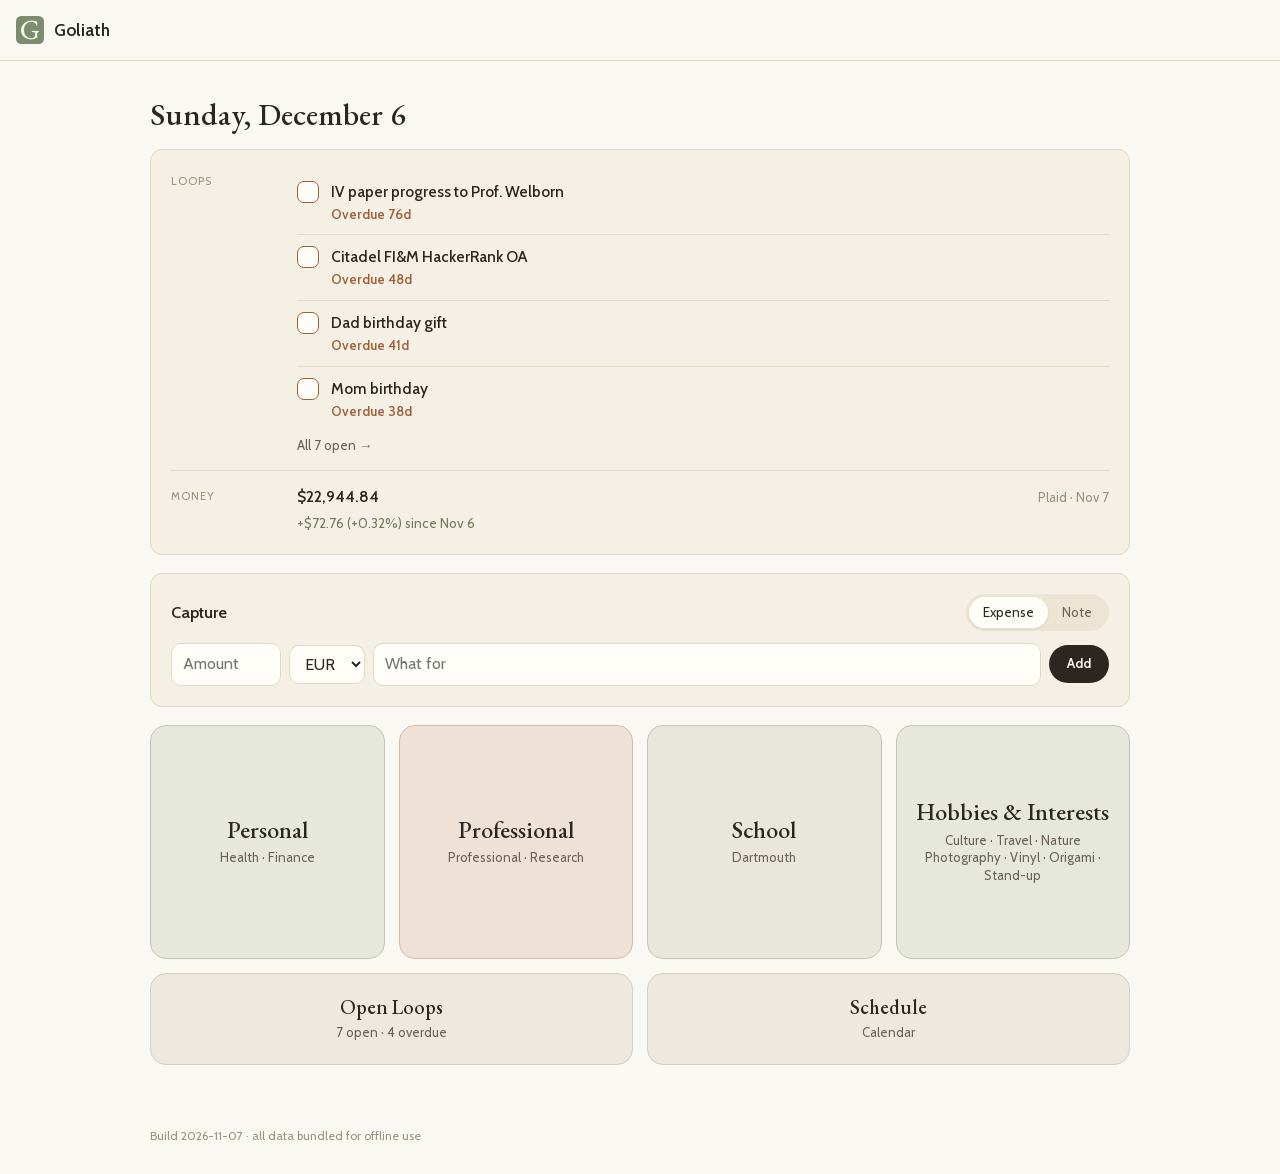
==== commit 602ecf21: "Deploy Goliath PWA (2026-11-07 15:18 UTC)" ====
--- a/index.html
+++ b/index.html
@@ -13,7 +13,7 @@
     <meta name="apple-mobile-web-app-status-bar-style" content="black-translucent" />
     <link rel="icon" href="/icons/favicon.svg" type="image/svg+xml" />
     <link rel="apple-touch-icon" href="/icons/apple-touch-icon.png" />
-    <script type="module" crossorigin src="/assets/index-2pbQIONm.js"></script>
+    <script type="module" crossorigin src="/assets/index-DbFiVEgZ.js"></script>
     <link rel="stylesheet" crossorigin href="/assets/index-AA7JRFkn.css">
   <link rel="manifest" href="/manifest.webmanifest"><script id="vite-plugin-pwa:register-sw" src="/registerSW.js"></script></head>
   <body>
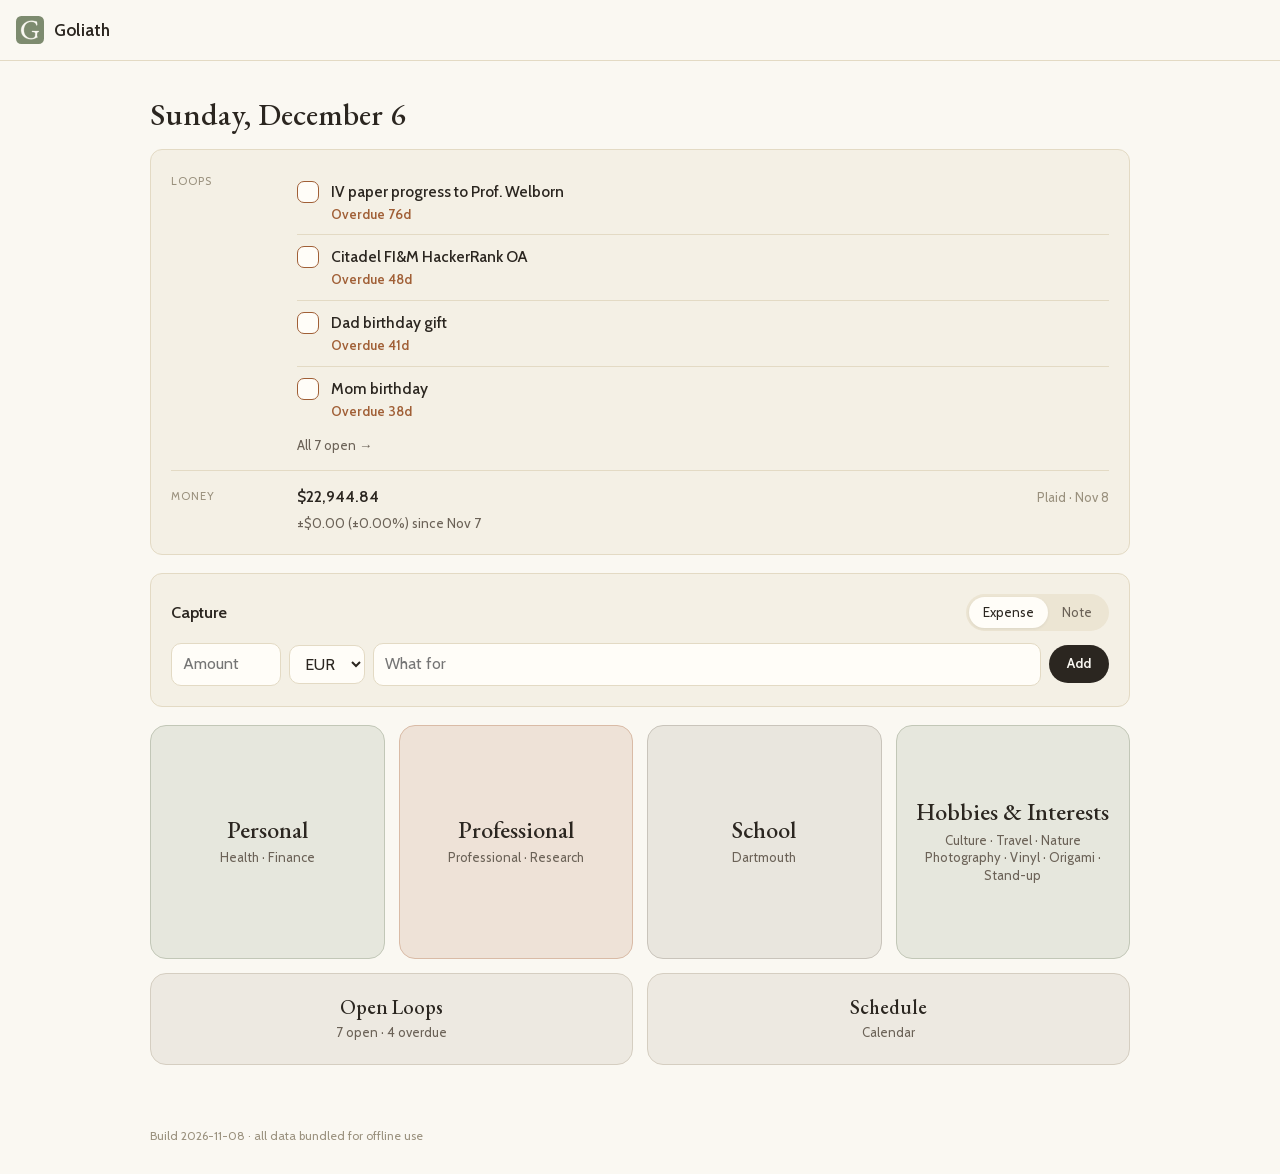
==== commit 2559f8c9: "Deploy Goliath PWA (2026-11-08 15:22 UTC)" ====
--- a/index.html
+++ b/index.html
@@ -13,7 +13,7 @@
     <meta name="apple-mobile-web-app-status-bar-style" content="black-translucent" />
     <link rel="icon" href="/icons/favicon.svg" type="image/svg+xml" />
     <link rel="apple-touch-icon" href="/icons/apple-touch-icon.png" />
-    <script type="module" crossorigin src="/assets/index-DbFiVEgZ.js"></script>
+    <script type="module" crossorigin src="/assets/index-CU03rf3g.js"></script>
     <link rel="stylesheet" crossorigin href="/assets/index-AA7JRFkn.css">
   <link rel="manifest" href="/manifest.webmanifest"><script id="vite-plugin-pwa:register-sw" src="/registerSW.js"></script></head>
   <body>
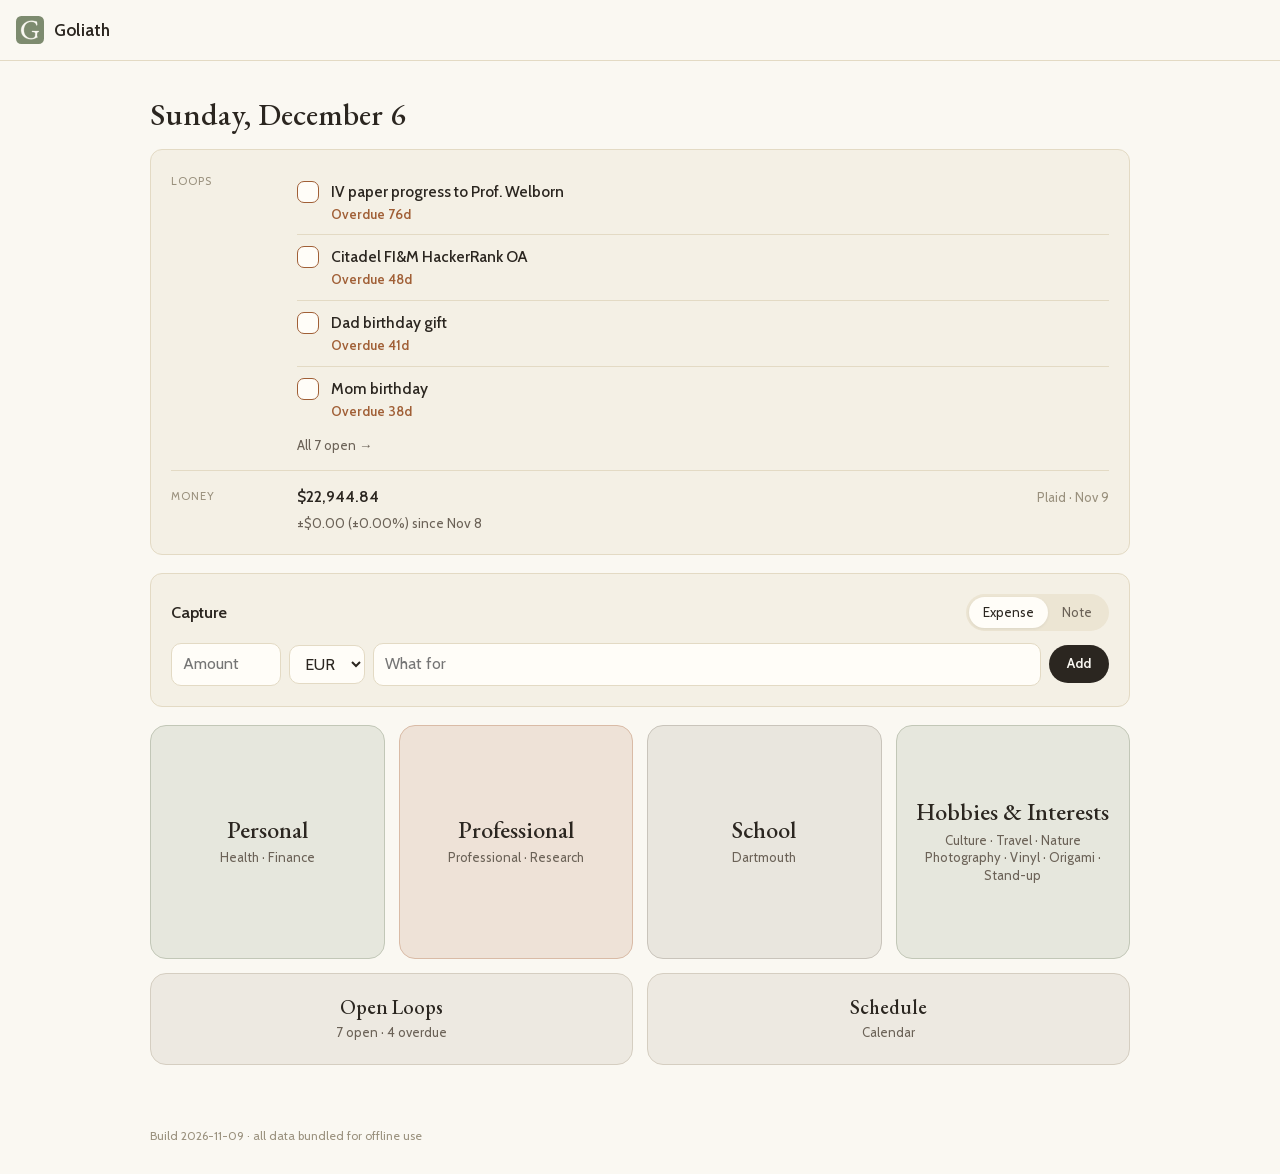
==== commit cbd33a53: "Deploy Goliath PWA (2026-11-09 15:22 UTC)" ====
--- a/index.html
+++ b/index.html
@@ -13,7 +13,7 @@
     <meta name="apple-mobile-web-app-status-bar-style" content="black-translucent" />
     <link rel="icon" href="/icons/favicon.svg" type="image/svg+xml" />
     <link rel="apple-touch-icon" href="/icons/apple-touch-icon.png" />
-    <script type="module" crossorigin src="/assets/index-CU03rf3g.js"></script>
+    <script type="module" crossorigin src="/assets/index-CP4qE1az.js"></script>
     <link rel="stylesheet" crossorigin href="/assets/index-AA7JRFkn.css">
   <link rel="manifest" href="/manifest.webmanifest"><script id="vite-plugin-pwa:register-sw" src="/registerSW.js"></script></head>
   <body>
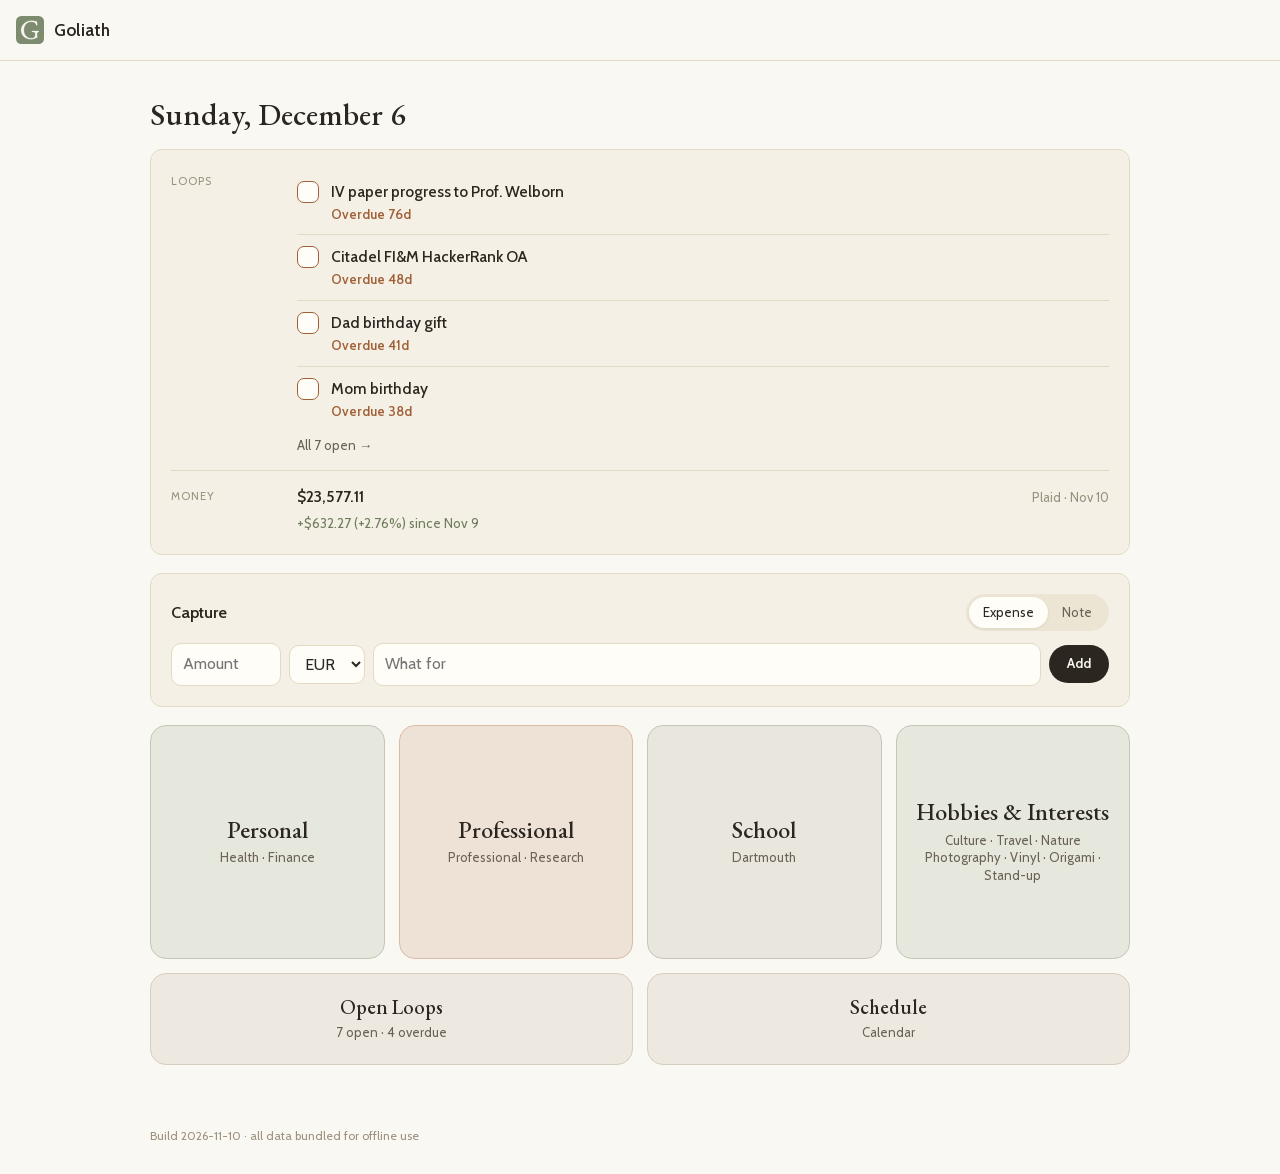
==== commit 63bd7459: "Deploy Goliath PWA (2026-11-10 15:20 UTC)" ====
--- a/index.html
+++ b/index.html
@@ -13,7 +13,7 @@
     <meta name="apple-mobile-web-app-status-bar-style" content="black-translucent" />
     <link rel="icon" href="/icons/favicon.svg" type="image/svg+xml" />
     <link rel="apple-touch-icon" href="/icons/apple-touch-icon.png" />
-    <script type="module" crossorigin src="/assets/index-CP4qE1az.js"></script>
+    <script type="module" crossorigin src="/assets/index-CAYsQ_mT.js"></script>
     <link rel="stylesheet" crossorigin href="/assets/index-AA7JRFkn.css">
   <link rel="manifest" href="/manifest.webmanifest"><script id="vite-plugin-pwa:register-sw" src="/registerSW.js"></script></head>
   <body>
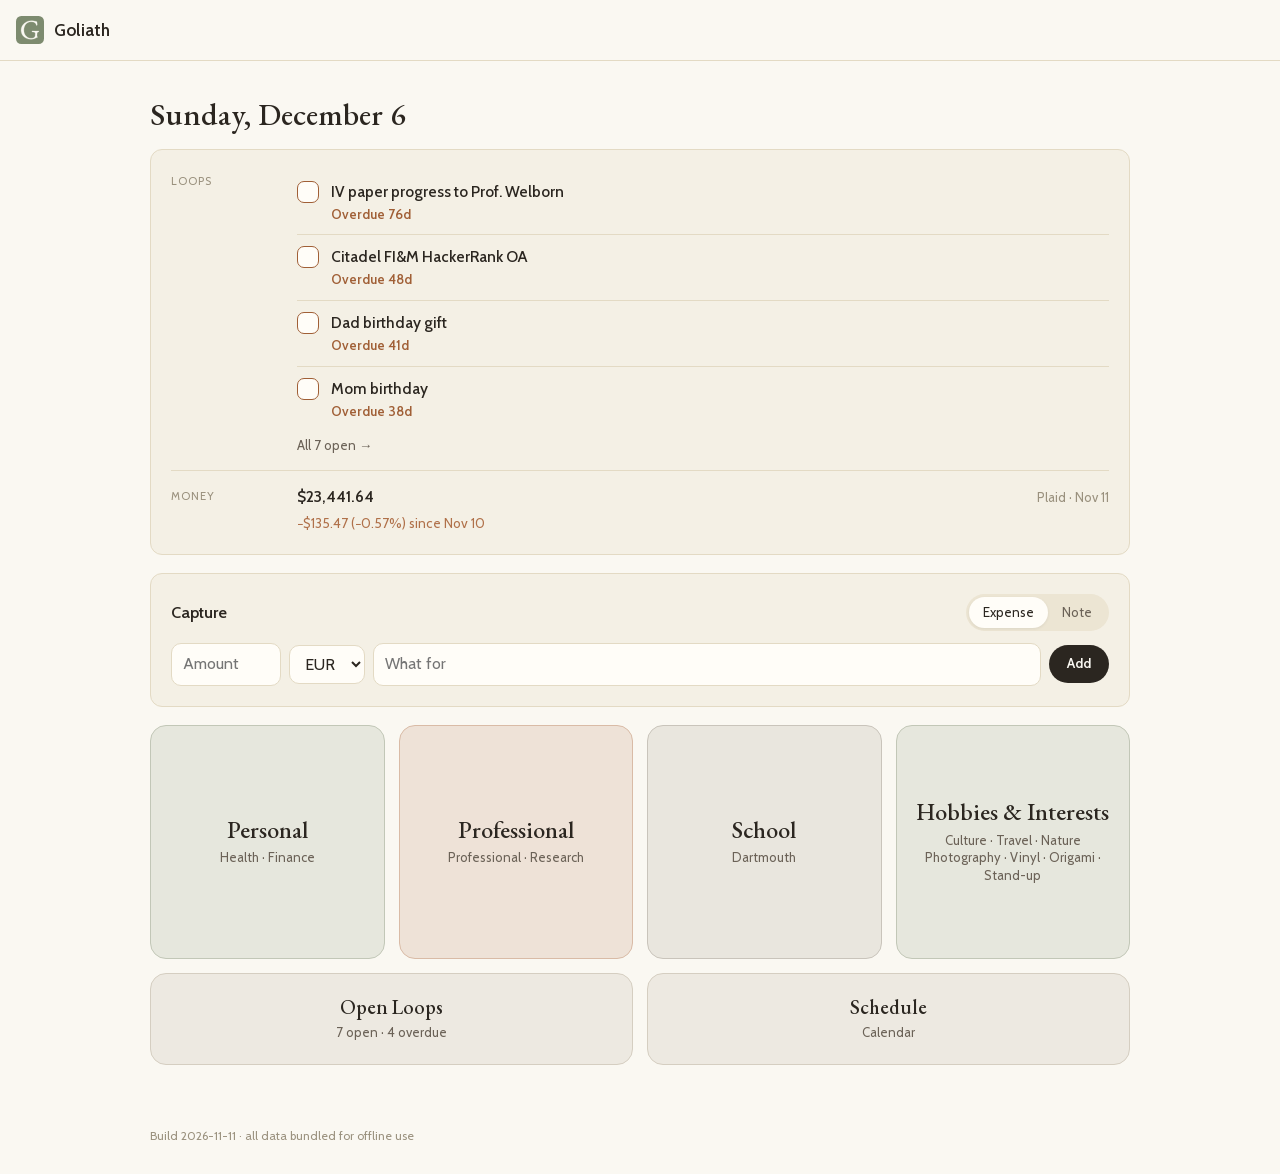
==== commit f8d95c4e: "Deploy Goliath PWA (2026-11-11 15:19 UTC)" ====
--- a/index.html
+++ b/index.html
@@ -13,7 +13,7 @@
     <meta name="apple-mobile-web-app-status-bar-style" content="black-translucent" />
     <link rel="icon" href="/icons/favicon.svg" type="image/svg+xml" />
     <link rel="apple-touch-icon" href="/icons/apple-touch-icon.png" />
-    <script type="module" crossorigin src="/assets/index-CAYsQ_mT.js"></script>
+    <script type="module" crossorigin src="/assets/index-Ct5Hj8YR.js"></script>
     <link rel="stylesheet" crossorigin href="/assets/index-AA7JRFkn.css">
   <link rel="manifest" href="/manifest.webmanifest"><script id="vite-plugin-pwa:register-sw" src="/registerSW.js"></script></head>
   <body>
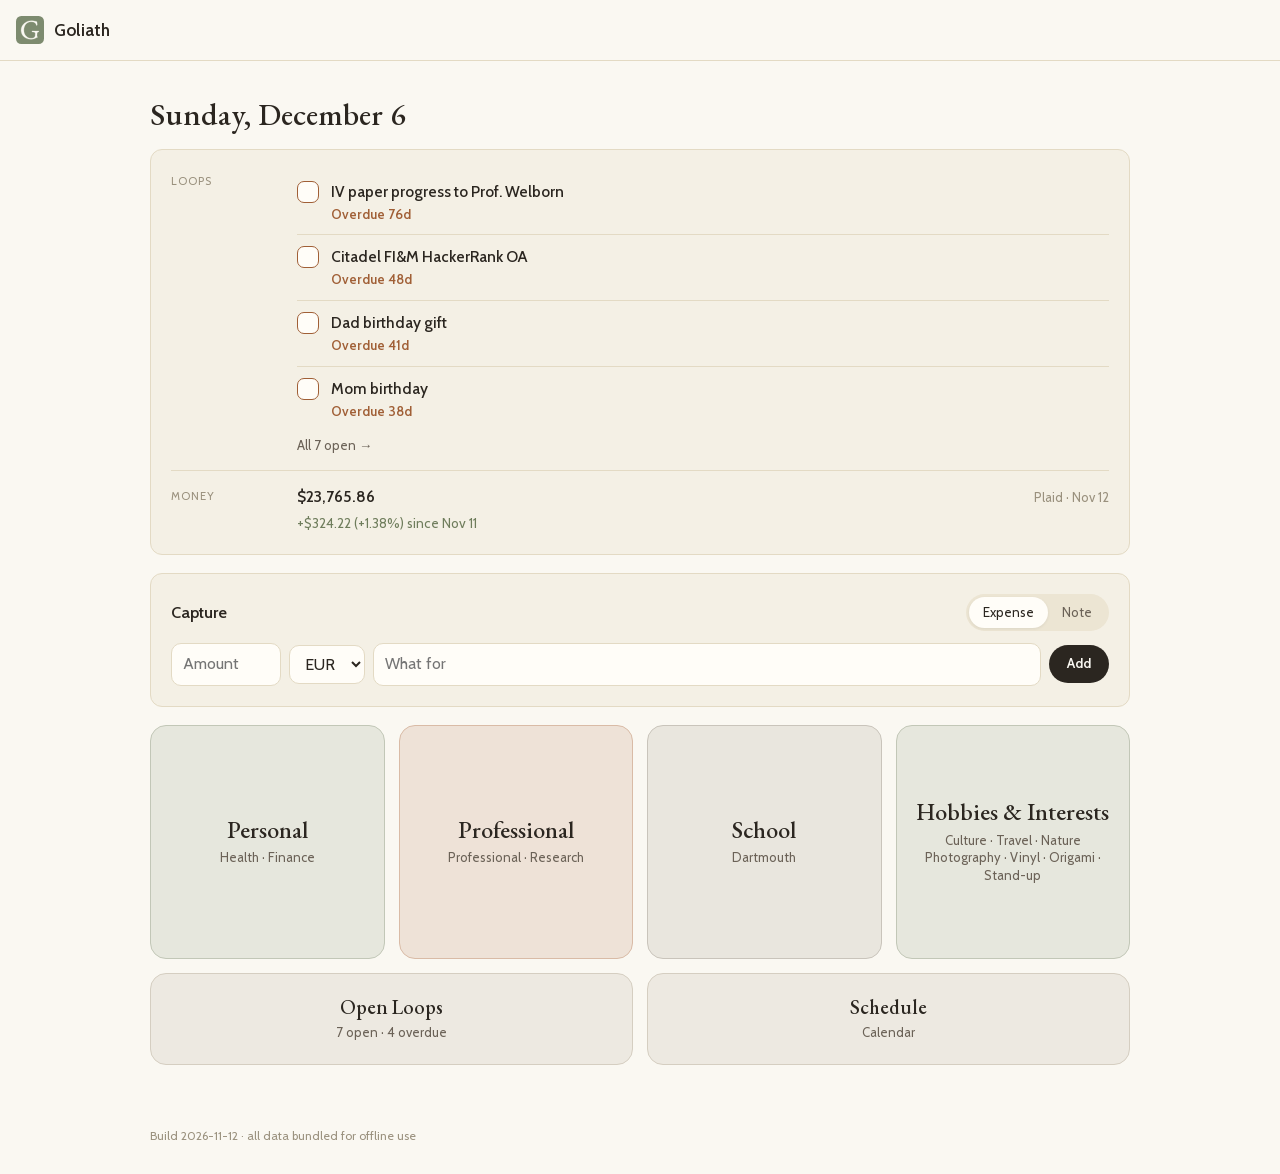
==== commit db82bf12: "Deploy Goliath PWA (2026-11-12 15:19 UTC)" ====
--- a/index.html
+++ b/index.html
@@ -13,7 +13,7 @@
     <meta name="apple-mobile-web-app-status-bar-style" content="black-translucent" />
     <link rel="icon" href="/icons/favicon.svg" type="image/svg+xml" />
     <link rel="apple-touch-icon" href="/icons/apple-touch-icon.png" />
-    <script type="module" crossorigin src="/assets/index-Ct5Hj8YR.js"></script>
+    <script type="module" crossorigin src="/assets/index-KRemk5mm.js"></script>
     <link rel="stylesheet" crossorigin href="/assets/index-AA7JRFkn.css">
   <link rel="manifest" href="/manifest.webmanifest"><script id="vite-plugin-pwa:register-sw" src="/registerSW.js"></script></head>
   <body>
